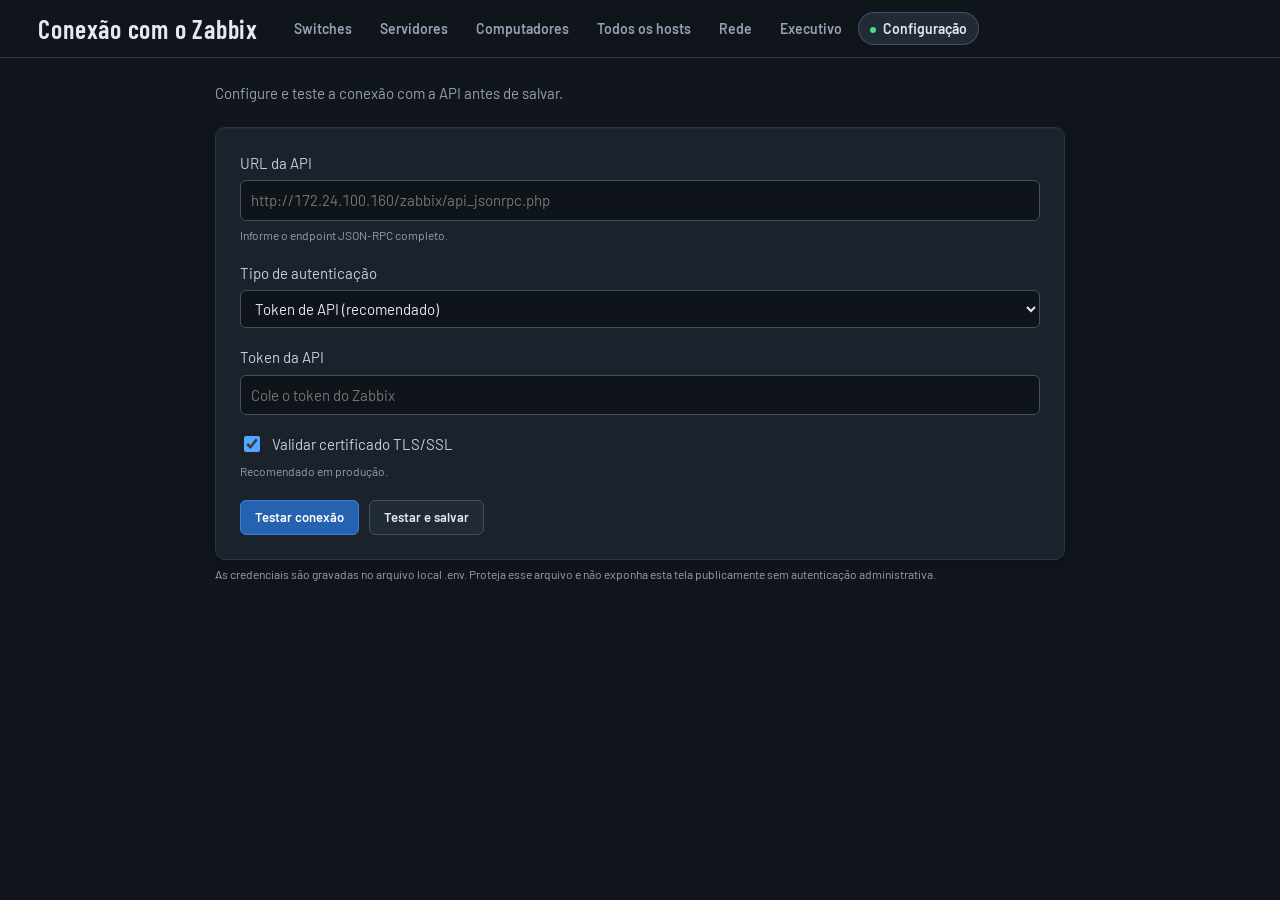
==== configuracao.html @ 5d138e6e "Painel de infraestrutura Zabbix" ====
<!doctype html>
<html lang="pt-BR"><head><meta charset="utf-8">
<meta name="color-scheme" content="dark"><meta name="viewport" content="width=device-width,initial-scale=1">
<title>Conexão com o Zabbix</title><link rel="preconnect" href="https://fonts.googleapis.com">
<link rel="stylesheet" href="https://fonts.googleapis.com/css2?family=Barlow:wght@400;600&family=Barlow+Condensed:wght@500;600&display=swap">
<link rel="stylesheet" href="/static/ui.css">
<style>
main>.card,main>p,.lead{max-width:850px;margin-left:auto;margin-right:auto}
.card{margin-top:22px;padding:24px}.status{display:none}.top h1{margin:0}
</style></head><body><main>
<div class="top"><h1>Conexão com o Zabbix</h1><nav class="nav" aria-label="Painéis"><a href="/">Switches</a><a href="/hosts.html?view=servers">Servidores</a><a href="/hosts.html?view=workstations">Computadores</a><a href="/hosts.html?view=all">Todos os hosts</a><a href="/rede.html">Rede</a><a href="/executivo.html">Executivo</a><a href="/configuracao.html" aria-current="page">Configuração</a></nav></div>
<p class="lead">Configure e teste a conexão com a API antes de salvar.</p>
<section class="card"><form id="form"><div class="grid">
<div class="full"><label for="url">URL da API</label><input id="url" type="url" required placeholder="http://172.24.100.160/zabbix/api_jsonrpc.php"><div class="help">Informe o endpoint JSON-RPC completo.</div></div>
<div class="full"><label for="auth_type">Tipo de autenticação</label><select id="auth_type"><option value="token">Token de API (recomendado)</option><option value="password">Usuário e senha</option></select></div>
<div class="full" id="token_row"><label for="token">Token da API</label><input id="token" type="password" autocomplete="new-password" placeholder="Cole o token do Zabbix"></div>
<div class="full" id="username_row" hidden><label for="username">Usuário</label><input id="username" autocomplete="username" placeholder="Usuário do Zabbix"></div>
<div class="full" id="password_row" hidden><label for="password">Senha</label><input id="password" type="password" autocomplete="current-password" placeholder="Senha do Zabbix"></div>
<div class="full"><label class="check"><input id="verify_tls" type="checkbox" checked> Validar certificado TLS/SSL</label><div class="help">Recomendado em produção.</div></div>
</div><div class="actions"><button type="button" id="test" class="primary">Testar conexão</button><button type="submit">Testar e salvar</button></div><div id="status" class="status" role="status"></div></form></section>
<p class="help">As credenciais são gravadas no arquivo local .env. Proteja esse arquivo e não exponha esta tela publicamente sem autenticação administrativa.</p></main>
<script>
const $=id=>document.getElementById(id);
function updateAuth(){const token=$('auth_type').value==='token';$('token_row').hidden=!token;$('username_row').hidden=token;$('password_row').hidden=token;$('token').required=token;$('username').required=!token;$('password').required=!token}
$('auth_type').addEventListener('change',updateAuth);updateAuth();
function payload(){return {url:$('url').value.trim(),auth_type:$('auth_type').value,token:$('token').value,username:$('username').value,password:$('password').value,verify_tls:$('verify_tls').checked}}
function show(msg,ok){$('status').className='status '+(ok?'ok':'bad');$('status').textContent=msg}
async function send(path){const b=path.endsWith('/test')?$('test'):$('form').querySelector('button[type=submit]');b.disabled=true;try{const r=await fetch(path,{method:'POST',headers:{'Content-Type':'application/json'},body:JSON.stringify(payload())});const d=await r.json();if(!r.ok)throw Error(d.detail||'Falha inesperada');show(path.endsWith('/test')?'Conexão realizada. Versão do Zabbix: '+d.version+'.':d.message,true);if(path.endsWith('/save')){$('token').value='';$('password').value=''}}catch(e){show(e.message,false)}finally{b.disabled=false}}
$('test').onclick=()=>send('/api/settings/test');$('form').onsubmit=e=>{e.preventDefault();send('/api/settings/save')};
fetch('/api/settings').then(r=>r.json()).then(c=>{if(c.url)$('url').value=c.url;if(c.auth_type)$('auth_type').value=c.auth_type;if(c.username)$('username').value=c.username;$('verify_tls').checked=!!c.verify_tls;updateAuth()}).catch(()=>{});
</script></body></html>
---- static/ui.css ----
/* ==========================================================================
   Painel Zabbix — Design System compartilhado (ui.css)
   Servido em /static/ui.css. Mantém TODOS os nomes de classe usados pelo JS.
   Seções: 1 Tokens · 2 Base · 3 Cabeçalho/Nav · 4 Botões e campos
           5 Edição de layout (arrastar/redimensionar) · 6 Cards e KPIs
           7 Indicadores · 8 Tabelas · 9 Formulários/Alertas · 10 Responsivo
   ========================================================================== */

/* 1. TOKENS ---------------------------------------------------------------- */
:root {
  color-scheme: dark;
  --page: #11161d; --panel: #1a222c; --panel-2: #212b37; --line: #2b3644; --edge: #435063;
  --text: #e3e9f0; --muted: #94a1b2;
  --ok: #4ade80; --warn: #f5a524; --crit: #ef5b60; --off: #6b7683; --accent: #54a7ff;
  --banner: #3a2f12; --jack: #0e1217; --rack: var(--panel);
  /* aliases legados (páginas antigas / JS) */
  --bg: var(--page); --border: var(--edge); --bad: var(--crit);
  --link-on: var(--ok); --link-down: var(--crit); --activity: var(--warn);
  --r-sm: 6px; --r-md: 10px; --r-lg: 14px;
  --sp-1: 4px; --sp-2: 8px; --sp-3: 12px; --sp-4: 16px; --sp-5: 24px;
  --shadow: 0 1px 0 #ffffff08 inset, 0 6px 18px #0004;
  --font: "Barlow", system-ui, "Segoe UI", sans-serif;
  --font-head: "Barlow Condensed", "Arial Narrow", sans-serif;
}

/* 2. BASE ------------------------------------------------------------------ */
* { box-sizing: border-box; }
html { background: var(--page); -webkit-text-size-adjust: 100%; }
body {
  margin: 0; padding: 0 clamp(12px, 3vw, 40px) 48px; color: var(--text);
  font: 400 15px/1.5 var(--font); font-variant-numeric: tabular-nums;
}
h1, h2, h3 { font-family: var(--font-head); letter-spacing: .03em; }
h1 { margin: 0; font-size: 26px; font-weight: 600; line-height: 1.15; }
h2.sec { margin: 28px 0 var(--sp-3); font-size: 20px; font-weight: 600; }
h3 { margin: 0 0 var(--sp-2); font-size: 14px; font-weight: 600; letter-spacing: .06em; text-transform: uppercase; color: var(--muted); }
p { color: var(--muted); }
a { color: var(--accent); text-decoration: none; }
a:hover { text-decoration: underline; text-underline-offset: 3px; }
:focus-visible { outline: 2px solid var(--accent); outline-offset: 2px; border-radius: 4px; }
[hidden] { display: none !important; }
main:not(.rack) { max-width: none; }

/* 3. CABEÇALHO / NAVEGAÇÃO ------------------------------------------------- */
.top, header.page-top {
  position: sticky; top: 0; z-index: 200; display: flex; flex-wrap: wrap; align-items: center;
  gap: var(--sp-2) var(--sp-5); margin: 0 calc(-1 * clamp(12px, 3vw, 40px)) var(--sp-5);
  padding: var(--sp-3) clamp(12px, 3vw, 40px);
  background: #11161dd9; backdrop-filter: blur(10px); border-bottom: 1px solid var(--line);
}
.nav { display: flex; gap: var(--sp-1); flex-wrap: wrap; }
.nav a {
  color: var(--muted); padding: 6px 12px; border-radius: 999px; font-weight: 600; font-size: 14px;
  transition: background .15s, color .15s; text-decoration: none;
}
.nav a:hover { color: var(--text); background: var(--panel); text-decoration: none; }
.nav a[aria-current="page"] { color: var(--text); background: var(--panel-2); box-shadow: inset 0 0 0 1px var(--edge); }
.nav a[aria-current="page"]::before { content: ""; display: inline-block; width: 6px; height: 6px; margin-right: 7px; border-radius: 50%; background: var(--ok); vertical-align: middle; }
.summary, .updated { color: var(--muted); font-size: 13px; }
.back-link { font-weight: 600; }
.banner {
  margin: 0 0 var(--sp-4); padding: var(--sp-3) var(--sp-4); background: var(--banner);
  border-left: 3px solid var(--warn); border-radius: var(--r-sm);
}

/* 4. BOTÕES E CAMPOS ------------------------------------------------------- */
button, .btn, .alert-button, .layout-edit-toggle {
  font: 600 13px/1.2 var(--font); color: var(--text); background: var(--panel-2);
  border: 1px solid var(--edge); border-radius: var(--r-sm); padding: 9px 14px; cursor: pointer;
  transition: background .15s, border-color .15s; text-decoration: none;
}
button:hover, .btn:hover, .alert-button:hover { background: #2a3645; }
button.primary, .alert-button.primary { background: #2563b0; border-color: #3b82d6; color: #fff; }
button.primary:hover, .alert-button.primary:hover { background: #2f72c6; }
button:disabled { opacity: .55; cursor: wait; }
input, select, textarea {
  background: #0f141a; color: var(--text); border: 1px solid var(--edge); border-radius: var(--r-sm);
  padding: 8px 10px; font: inherit; min-height: 38px;
}
input:focus, select:focus, textarea:focus { border-color: var(--accent); box-shadow: 0 0 0 3px #54a7ff26; outline: none; }
input[type=checkbox], input[type=radio] { min-height: 0; accent-color: var(--accent); width: 16px; height: 16px; }
.tools { display: flex; flex-wrap: wrap; gap: var(--sp-3); margin-bottom: var(--sp-3); }
.tools label { display: flex; align-items: center; gap: var(--sp-2); color: var(--muted); font-size: 13px; }

/* 5. EDIÇÃO DE LAYOUT (mover / redimensionar / guias) ---------------------- */
.layout-actions { display: flex; align-items: center; justify-content: flex-end; gap: var(--sp-2); margin-left: auto; }
.exec-actions { display: flex; align-items: center; gap: var(--sp-3); flex-wrap: wrap; }
.layout-edit-toggle[aria-pressed="true"] { border-color: var(--accent); background: #1d3a57; }
.layout-edit-toggle[aria-pressed="true"]::before { content: "● "; color: var(--accent); }
/* Barra de ferramentas única por card (✎ ⠿ ×): aparece só no modo de edição, em destaque ao passar o mouse. */
.free-card-tools { position: absolute; top: 6px; right: 6px; z-index: 50; display: none; gap: 2px; padding: 2px; background: #0f141aee; border: 1px solid var(--edge); border-radius: 8px; box-shadow: 0 4px 12px #0006; opacity: .6; transition: opacity .15s; }
body.layout-edit-active .free-card-tools { display: flex; }
.free-card-managed:hover > .free-card-tools, .free-card-tools:focus-within, .free-card-moving > .free-card-tools { opacity: 1; }
.free-card-tools button { display: grid; place-items: center; width: 28px; height: 28px; padding: 0; border: 0; border-radius: 6px; background: transparent; color: var(--muted); font: 600 15px/1 system-ui, sans-serif; cursor: pointer; }
.free-card-tools button:hover, .free-card-tools button:focus-visible { background: var(--panel-2); color: var(--text); }
.free-card-tools .free-card-grip { cursor: grab; touch-action: none; }
.free-card-tools .free-card-delete:hover, .free-card-tools .free-card-delete:focus-visible { background: #4a1f24; color: #ffb4b8; }
body.layout-edit-active .free-card-managed > :is(header, h3, .label) { padding-right: 112px; }
.free-card-name-input { width: 100%; min-width: 0; min-height: 0; padding: 2px 6px; font: inherit; letter-spacing: inherit; text-transform: none; color: var(--text); }
/* Espaço-fantasma: mostra onde o card vai assentar ao soltar. */
.free-drop-ghost { position: absolute; z-index: 1; pointer-events: none; border: 2px dashed var(--accent); border-radius: var(--r-md); background: #54a7ff14; transition: left .12s ease, top .12s ease, width .12s, height .12s; }
/* Marca visual do canto de redimensionar (o redimensionamento em si continua nativo). */
body.layout-edit-active .free-card-managed::after, body.layout-edit-active .rank::after { content: ""; position: absolute; right: 3px; bottom: 3px; width: 12px; height: 12px; pointer-events: none; opacity: .75; background: linear-gradient(135deg, transparent 45%, var(--accent) 45% 56%, transparent 56% 68%, var(--accent) 68% 79%, transparent 79%); }
/* Barra de ajuda e aviso com Desfazer (static/edit-ux.js). */
.edit-bar { position: fixed; left: 50%; bottom: 16px; z-index: 9000; display: none; align-items: center; flex-wrap: wrap; justify-content: center; gap: 6px 14px; max-width: calc(100vw - 24px); transform: translateX(-50%); padding: 8px 14px; font-size: 13px; color: var(--muted); background: #0f141af2; border: 1px solid var(--edge); border-radius: 999px; box-shadow: 0 8px 24px #000a; backdrop-filter: blur(8px); }
body.layout-edit-active .edit-bar { display: flex; }
.edit-bar strong { color: var(--text); }
.edit-bar button { padding: 6px 14px; }
.ux-toast { position: fixed; left: 50%; bottom: 24px; z-index: 9100; display: none; align-items: center; gap: 14px; transform: translateX(-50%); padding: 10px 16px; color: var(--text); background: var(--panel-2); border: 1px solid var(--edge); border-radius: var(--r-md); box-shadow: 0 8px 24px #000a; }
.ux-toast.show { display: flex; }
body.layout-edit-active .ux-toast { bottom: 76px; }
.ux-toast button { padding: 4px 10px; color: var(--accent); }
/* Assistente de padronização (mesmo tamanho / cards por linha). */
.ux-suggest { position: fixed; left: 50%; bottom: 24px; z-index: 9100; display: flex; align-items: center; flex-wrap: wrap; justify-content: center; gap: 8px 14px; max-width: calc(100vw - 24px); transform: translateX(-50%); padding: 12px 16px; font-size: 13px; color: var(--muted); background: var(--panel-2); border: 1px solid var(--accent); border-radius: var(--r-md); box-shadow: 0 10px 30px #000b; }
body.layout-edit-active .ux-suggest { bottom: 76px; }
.ux-suggest strong { color: var(--text); }
.ux-chips { display: inline-flex; flex-wrap: wrap; justify-content: center; gap: 4px; max-width: min(520px, 80vw); }
.ux-chips button.tight { border-style: dashed; }
.ux-chips button:disabled { cursor: not-allowed; }
.ux-chips button { min-width: 32px; padding: 6px 0; }
.ux-chips button:hover { border-color: var(--accent); color: var(--accent); }
.ux-suggest .ux-dismiss { background: transparent; border-color: transparent; color: var(--muted); }
@media (max-width: 760px) { .edit-bar span { display: none; } }

.free-card-moving { outline: 2px solid var(--accent) !important; opacity: .95; box-shadow: 0 12px 30px #000a; }
.free-alignment-guide { position: absolute; display: none; z-index: 10000; pointer-events: none; }
.free-alignment-guide.vertical { top: 0; bottom: 0; width: 1px; background: var(--accent); box-shadow: 0 0 0 1px #54a7ff30; }
.free-alignment-guide.horizontal { left: 0; right: 0; height: 1px; background: var(--accent); box-shadow: 0 0 0 1px #54a7ff30; }
.free-card-name-input { width: 100%; min-width: 0; min-height: 0; padding: 2px 6px; font: inherit; letter-spacing: inherit; text-transform: none; color: var(--text); }
body:not(.layout-edit-active) .free-card-grip,
body:not(.layout-edit-active) .rank-menu-btn,
body:not(.layout-edit-active) .free-alignment-guide { display: none !important; }
body:not(.layout-edit-active) .rank { resize: none !important; }
body.layout-edit-active .rank { resize: both; }
body:not(.layout-edit-active) .rank-head { cursor: default; touch-action: auto; }
body.layout-edit-active .rank-head { cursor: grab; touch-action: none; }
/* Reflow estilo Sortable: os cards deslocados deslizam suavemente; o card arrastado segue o mouse sem atraso. */
.free-reflowing > .free-card-managed:not(.free-card-moving),
.free-reflowing > .rank:not(.moving):not(.free-card-moving) { transition: left .18s ease, top .18s ease; }
body.layout-edit-active .free-card-managed { outline: 1px dashed #54a7ff55; outline-offset: 2px; }

/* 6. CARDS E KPIs ---------------------------------------------------------- */
.card, .srv, .rank, .stat, .pending, .rack {
  background: var(--panel); border: 1px solid var(--line); border-radius: var(--r-md); box-shadow: var(--shadow);
}
.card { padding: var(--sp-4) var(--sp-5); }
.card .value { font: 600 30px/1.2 var(--font-head); margin-top: 6px; }
.label { color: var(--muted); font-size: 13px; }
.stat { min-width: 124px; padding: var(--sp-3) var(--sp-4); border-left: 3px solid var(--edge); }
.stat b { display: block; font: 600 28px/1.1 var(--font-head); }
.stat span { color: var(--muted); font-size: 13px; }
.stat.online { border-left-color: var(--ok); } .stat.offline { border-left-color: var(--crit); }
.stat.problems, .stat.attention { border-left-color: var(--warn); }
.srv { padding: var(--sp-4); border-top: 3px solid var(--edge); }
.srv.online { border-top-color: var(--ok); } .srv.offline { border-top-color: var(--crit); }
.srv header, .switch header { display: flex; align-items: center; gap: 10px; margin-bottom: 10px; }
.srv h2, .switch h2 { margin: 0; font-size: 18px; font-weight: 600; }
.srv .uptime { margin-left: auto; color: var(--muted); font-size: 13px; }
.switch header { justify-content: space-between; align-items: baseline; padding: 0 4px 6px; }
.switch svg { display: block; width: 100%; height: auto; }
.counts { margin: 0; color: var(--muted); font-size: 13px; }
.row { display: grid; grid-template-columns: var(--row-label, 90px) 1fr; align-items: center; margin: 6px 0; }
.row > span:first-child, .meta, .down-msg { color: var(--muted); font-size: 13px; }
.meta { margin: 8px 0 0; } .down-msg { margin: 6px 0 0; }
.issues { margin: 10px 0 0; padding: 0; list-style: none; font-size: 13px; } .issues li { padding: 2px 0; }
.warn-text { color: #ffd37a; }
.rank { padding: var(--sp-3) var(--sp-4); }
.rank-head { display: flex; justify-content: space-between; align-items: center; gap: var(--sp-2); margin-bottom: 10px; user-select: none; }
.rank-head:active { cursor: grabbing; }
.rank-head h3 { margin: 0; min-width: 0; overflow: hidden; text-overflow: ellipsis; white-space: nowrap; }
.rank ol { margin: 0; padding: 0; list-style: none; }
.rank li { display: flex; align-items: center; justify-content: space-between; gap: 10px; padding: 4px 0; font-size: 14px; border-bottom: 1px solid #ffffff08; }
.rank li:last-child { border-bottom: 0; }
.rname { overflow: hidden; text-overflow: ellipsis; white-space: nowrap; }
.rank-actions { display: flex; align-items: center; gap: 5px; }
.rank-action, .rank-menu-btn { padding: 4px 8px; font-size: 12px; background: transparent; border-color: var(--line); }
.rank-menu-btn { flex: none; width: 30px; height: 30px; padding: 0; font-size: 19px; line-height: 1; }
.rank-menu-btn[aria-expanded="true"] { background: var(--panel-2); }
.rank-config { display: grid; grid-template-columns: repeat(auto-fit, minmax(130px, 1fr)); gap: var(--sp-2); margin-bottom: var(--sp-3); }
.rank-config label, .rank-item-field { display: flex; flex-direction: column; gap: 4px; color: var(--muted); font-size: 12px; min-width: 0; }
.rank-config select, .rank-item-search > input { width: 100%; min-width: 0; font-size: 13px; }
.rank-config input[type=number], .rank-config input[type=text] { width: 100%; min-width: 0; font-size: 13px; }
.rank-transform { grid-column: 1 / -1; display: flex; flex-direction: column; gap: 4px; min-width: 0; }
.rank-transform > label { display: flex; flex-direction: column; gap: 4px; color: var(--muted); font-size: 12px; }
.rank-transform-fields { display: flex; gap: var(--sp-2); }
.rank-transform-fields label { flex: 1; min-width: 0; }
.rank-item-search { position: relative; min-width: 0; }
.rank-item-suggestions { position: absolute; top: calc(100% + 3px); left: 0; right: 0; z-index: 10002; display: none; max-height: 230px; overflow: auto; border: 1px solid var(--edge); border-radius: var(--r-sm); background: #0f141a; box-shadow: 0 10px 24px #000a; }
.rank-item-suggestions.open { display: block; }
.rank-item-suggestion { display: block; width: 100%; text-align: left; border: 0; border-bottom: 1px solid var(--line); border-radius: 0; background: transparent; padding: 8px 10px; font-weight: 400; font-size: 12px; }
.rank-item-suggestion:hover, .rank-item-suggestion:focus { background: #1d3a57; outline: none; }
.rank-item-suggestion-count { padding: 7px 10px; color: var(--muted); font-size: 11px; border-bottom: 1px solid var(--line); }
/* Painel de cálculos do TOP (botão Σ). */
.rank-calc-btn { flex: none; width: 30px; height: 30px; padding: 0; font: 600 16px/1 var(--font-head); color: var(--accent); background: transparent; border-color: var(--line); }
.rank-calc-btn[aria-expanded="true"] { background: #1d3a57; border-color: var(--accent); }
.rank-calc { margin-top: var(--sp-3); padding-top: var(--sp-3); border-top: 1px solid var(--line); }
.rank-calc-seg { display: flex; gap: 4px; margin-bottom: var(--sp-3); }
.rank-calc-seg button { flex: 1; padding: 5px 8px; font-size: 12px; background: transparent; }
.rank-calc-seg button[aria-pressed="true"] { background: #1d3a57; border-color: var(--accent); color: #fff; }
.rank-calc-grid { display: grid; grid-template-columns: repeat(auto-fit, minmax(104px, 1fr)); gap: 6px; }
.rank-calc-item { display: flex; flex-direction: column; min-width: 0; padding: 6px 8px; background: var(--panel-2); border-radius: var(--r-sm); }
.rank-calc-item span { color: var(--muted); font-size: 11px; text-transform: uppercase; letter-spacing: .04em; }
.rank-calc-item b { font: 600 17px/1.25 var(--font-head); overflow-wrap: anywhere; }
.rank-calc-item small { color: var(--muted); font-size: 11px; overflow: hidden; text-overflow: ellipsis; white-space: nowrap; }
.rank-calc-warn { margin: 8px 0 0; font-size: 12px; color: #ffd37a; }
.rank-calc .rank-action { margin-top: var(--sp-3); }
.pending { padding: var(--sp-3) var(--sp-4); max-width: 860px; }
.pending p { margin: 0 0 8px; font-size: 13px; } .pending ul { margin: 0; padding-left: 18px; }
.links { display: flex; gap: var(--sp-4); flex-wrap: wrap; margin-top: var(--sp-5); }
.empty { color: var(--muted); padding: 28px 4px; }
.foot { margin: 18px 0 0; color: var(--muted); font-size: 13px; max-width: 760px; }

/* 7. INDICADORES ----------------------------------------------------------- */
.dot { display: inline-block; width: 10px; height: 10px; border-radius: 50%; background: var(--off); flex: none; }
.online .dot { background: var(--ok); box-shadow: 0 0 6px var(--ok); } .offline .dot { background: var(--crit); }
.status { display: inline-flex; align-items: center; gap: 8px; }
.meter-wrap { display: inline-flex; align-items: center; gap: 8px; }
.meter { display: inline-block; width: 72px; height: 6px; background: #2a3441; border-radius: 3px; overflow: hidden; }
.meter i { display: block; height: 100%; transition: width .4s; }
.meter.ok i { background: var(--ok); } .meter.warn i { background: var(--warn); } .meter.crit i { background: var(--crit); }
.val { min-width: 3.2em; text-align: right; } .na { color: var(--muted); }
.chip { display: inline-block; padding: 1px 9px; border-radius: 999px; font-size: 13px; white-space: nowrap; background: #2a3441; }
.sev-2 { background: #5a4410; color: #ffd37a; } .sev-3 { background: #6a3510; color: #ffb27a; }
.sev-4 { background: #6a1d20; color: #ff9ea1; } .sev-5 { background: #b91c1c; color: #fff; }
.none { color: var(--muted); background: none; padding: 0; }

/* 8. TABELAS --------------------------------------------------------------- */
.table-wrap { overflow: auto; background: var(--panel); border: 1px solid var(--line); border-radius: var(--r-md); margin-top: var(--sp-3); max-height: 75vh; }
table { width: 100%; border-collapse: collapse; }
th, td { padding: 9px 12px; text-align: left; border-bottom: 1px solid var(--line); white-space: nowrap; }
th { position: sticky; top: 0; z-index: 1; background: var(--panel-2); color: var(--muted); font-size: 12px; font-weight: 600; letter-spacing: .04em; text-transform: uppercase; padding: 0; }
th.plain { padding: 10px 12px; }
th button { all: unset; box-sizing: border-box; display: block; width: 100%; padding: 10px 12px; cursor: pointer; }
th button:hover { color: var(--text); } th button:focus-visible { outline: 2px solid var(--accent); outline-offset: -2px; }
th[aria-sort="ascending"] button::after { content: " ↑"; } th[aria-sort="descending"] button::after { content: " ↓"; }
tbody tr:hover td { background: #ffffff06; } tr:last-child td { border-bottom: 0; }

/* 9. FORMULÁRIOS E CENTRAL DE ALERTAS ------------------------------------- */
.grid.form-grid, form .grid { display: grid; grid-template-columns: 1fr 1fr; gap: 18px; }
.full { grid-column: 1 / -1; }
form label { display: block; margin-bottom: 6px; color: #c7cfda; }
form label.check, .alert-check, .check { display: flex; gap: 9px; align-items: center; cursor: pointer; }
form input, form select { width: 100%; } form .check input, .alert-check input { width: 16px; }
.help { font-size: 12px; margin-top: 5px; color: var(--muted); }
.actions, .alert-actions { display: flex; gap: 10px; flex-wrap: wrap; align-items: center; margin-top: 20px; }
.status.ok, .status.bad { display: block; margin-top: 18px; padding: 12px; border-radius: var(--r-sm); white-space: pre-wrap; }
.status.ok { border: 1px solid var(--ok); color: var(--ok); } .status.bad { border: 1px solid var(--crit); color: var(--crit); }
.alert-config-panel { margin-top: 28px; background: var(--panel); border: 1px solid var(--line); border-radius: var(--r-lg); padding: 22px; box-shadow: var(--shadow); }
.alert-panel-heading { display: flex; align-items: flex-start; justify-content: space-between; gap: 14px; flex-wrap: wrap; margin-bottom: 14px; }
.alert-panel-heading h2 { margin: 0; font-size: 22px; } .alert-panel-heading p { margin: 5px 0 0; }
.alert-status-pill { display: inline-flex; align-items: center; gap: 7px; padding: 6px 11px; border: 1px solid var(--edge); border-radius: 999px; color: #b8c2cf; font-size: 12px; background: var(--page); }
.alert-status-pill::before { content: ""; width: 7px; height: 7px; border-radius: 50%; background: var(--off); }
.alert-status-pill.active::before { background: var(--ok); box-shadow: 0 0 8px #4ade8070; } .alert-status-pill.error::before { background: var(--crit); }
.alert-global-toggle, .alert-host-option, .alert-severity { display: flex; align-items: center; gap: 9px; background: var(--page); border: 1px solid var(--line); border-radius: var(--r-sm); padding: 10px 12px; cursor: pointer; min-height: 42px; transition: border-color .15s, background .15s; }
.alert-global-toggle { margin: 16px 0; padding: 12px 14px; border-radius: var(--r-md); }
.alert-host-option:has(input:checked), .alert-severity:has(input:checked) { border-color: var(--accent); background: #162a40; }
.alert-muted { color: var(--muted); font-size: 12px; margin-top: 3px; }
.alert-section { border-top: 1px solid var(--line); padding-top: 18px; margin-top: 18px; }
.alert-section h3 { font-size: 14px; margin: 0 0 4px; } .alert-section .sub { margin: 0 0 12px; font-size: 12px; }
.alert-severity-grid { display: grid; grid-template-columns: repeat(3, minmax(125px, 1fr)); gap: var(--sp-2); }
.alert-host-grid { display: grid; grid-template-columns: repeat(2, minmax(0, 1fr)); gap: var(--sp-2); }
.alert-severity .sev-dot { width: 8px; height: 8px; border-radius: 50%; background: var(--sev-color, #9095a0); flex-shrink: 0; }
.alert-channel-grid { display: grid; grid-template-columns: repeat(2, minmax(0, 1fr)); gap: 16px; }
.alert-channel { border: 1px solid var(--line); border-radius: var(--r-md); background: #151c25; padding: 16px; min-width: 0; }
.alert-channel-head { display: flex; justify-content: space-between; align-items: center; gap: 8px; margin-bottom: 14px; }
.alert-channel-head h3 { margin: 0; font-size: 15px; color: var(--text); }
.alert-fields { display: grid; grid-template-columns: repeat(2, minmax(0, 1fr)); gap: 12px; }
.alert-field { display: flex; flex-direction: column; gap: 5px; min-width: 0; } .alert-field.full { grid-column: 1 / -1; }
.alert-field label { font-size: 12px; color: #b5bdc9; margin: 0; }
.alert-field input, .alert-field textarea, .alert-field select { width: 100%; min-width: 0; }
.alert-field textarea { resize: vertical; min-height: 72px; }
#alert-feedback { margin: 12px 0 0; white-space: pre-wrap; font-size: 13px; }
#alert-feedback.success { color: #86efac; } #alert-feedback.error { color: #fca5a5; }
.alert-runtime { color: var(--muted); font-size: 12px; margin-top: 8px; min-height: 18px; }

/* 10. RESPONSIVO E MOVIMENTO ---------------------------------------------- */
@media (max-width: 760px) {
  .alert-channel-grid, .alert-fields, .alert-host-grid, form .grid { grid-template-columns: 1fr; }
  .alert-severity-grid { grid-template-columns: repeat(2, minmax(0, 1fr)); }
  .alert-field.full, .full { grid-column: auto; }
  .top, header.page-top { position: static; }
  .nav { flex-wrap: nowrap; overflow-x: auto; width: 100%; padding-bottom: 4px; scrollbar-width: thin; }
  .nav a { white-space: nowrap; }
  .layout-actions { margin-left: 0; width: 100%; justify-content: space-between; }
}
@media (prefers-reduced-motion: reduce) { * { transition: none !important; animation: none !important; } }
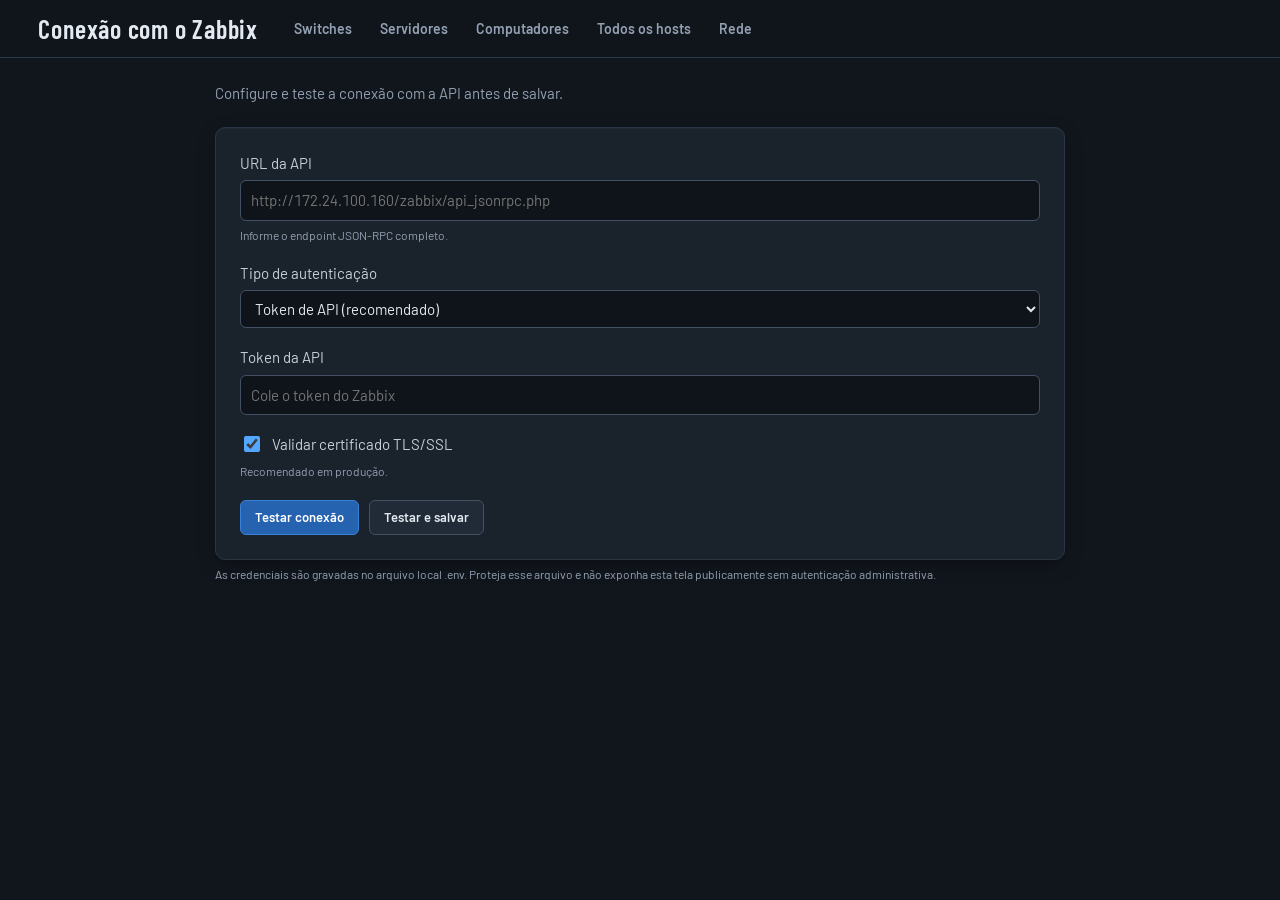
==== commit 109916d4: "Ajuste no Painel de infraestrutura Zabbix" ====
--- a/configuracao.html
+++ b/configuracao.html
@@ -8,7 +8,7 @@
 main>.card,main>p,.lead{max-width:850px;margin-left:auto;margin-right:auto}
 .card{margin-top:22px;padding:24px}.status{display:none}.top h1{margin:0}
 </style></head><body><main>
-<div class="top"><h1>Conexão com o Zabbix</h1><nav class="nav" aria-label="Painéis"><a href="/">Switches</a><a href="/hosts.html?view=servers">Servidores</a><a href="/hosts.html?view=workstations">Computadores</a><a href="/hosts.html?view=all">Todos os hosts</a><a href="/rede.html">Rede</a><a href="/executivo.html">Executivo</a><a href="/configuracao.html" aria-current="page">Configuração</a></nav></div>
+<div class="top"><h1>Conexão com o Zabbix</h1><nav class="nav" aria-label="Painéis"><a href="/">Switches</a><a href="/hosts.html?view=servers">Servidores</a><a href="/hosts.html?view=workstations">Computadores</a><a href="/hosts.html?view=all">Todos os hosts</a><a href="/rede.html">Rede</a><a class="admin-only" href="/executivo.html">Executivo</a><a class="admin-only" href="/configuracao.html" aria-current="page">Configuração</a></nav></div>
 <p class="lead">Configure e teste a conexão com a API antes de salvar.</p>
 <section class="card"><form id="form"><div class="grid">
 <div class="full"><label for="url">URL da API</label><input id="url" type="url" required placeholder="http://172.24.100.160/zabbix/api_jsonrpc.php"><div class="help">Informe o endpoint JSON-RPC completo.</div></div>
@@ -28,4 +28,4 @@
 async function send(path){const b=path.endsWith('/test')?$('test'):$('form').querySelector('button[type=submit]');b.disabled=true;try{const r=await fetch(path,{method:'POST',headers:{'Content-Type':'application/json'},body:JSON.stringify(payload())});const d=await r.json();if(!r.ok)throw Error(d.detail||'Falha inesperada');show(path.endsWith('/test')?'Conexão realizada. Versão do Zabbix: '+d.version+'.':d.message,true);if(path.endsWith('/save')){$('token').value='';$('password').value=''}}catch(e){show(e.message,false)}finally{b.disabled=false}}
 $('test').onclick=()=>send('/api/settings/test');$('form').onsubmit=e=>{e.preventDefault();send('/api/settings/save')};
 fetch('/api/settings').then(r=>r.json()).then(c=>{if(c.url)$('url').value=c.url;if(c.auth_type)$('auth_type').value=c.auth_type;if(c.username)$('username').value=c.username;$('verify_tls').checked=!!c.verify_tls;updateAuth()}).catch(()=>{});
-</script></body></html>+</script><script src="/static/admin-nav.js"></script></body></html>
--- a/static/ui.css
+++ b/static/ui.css
@@ -56,6 +56,9 @@
 .nav a:hover { color: var(--text); background: var(--panel); text-decoration: none; }
 .nav a[aria-current="page"] { color: var(--text); background: var(--panel-2); box-shadow: inset 0 0 0 1px var(--edge); }
 .nav a[aria-current="page"]::before { content: ""; display: inline-block; width: 6px; height: 6px; margin-right: 7px; border-radius: 50%; background: var(--ok); vertical-align: middle; }
+/* Itens restritos do menu (Executivo / Configuração): ocultos até 5 cliques em "Atualizado às". */
+.nav a.admin-only { display: none; }
+body.nav-admin-unlocked .nav a.admin-only { display: inline-block; }
 .summary, .updated { color: var(--muted); font-size: 13px; }
 .back-link { font-weight: 600; }
 .banner {
